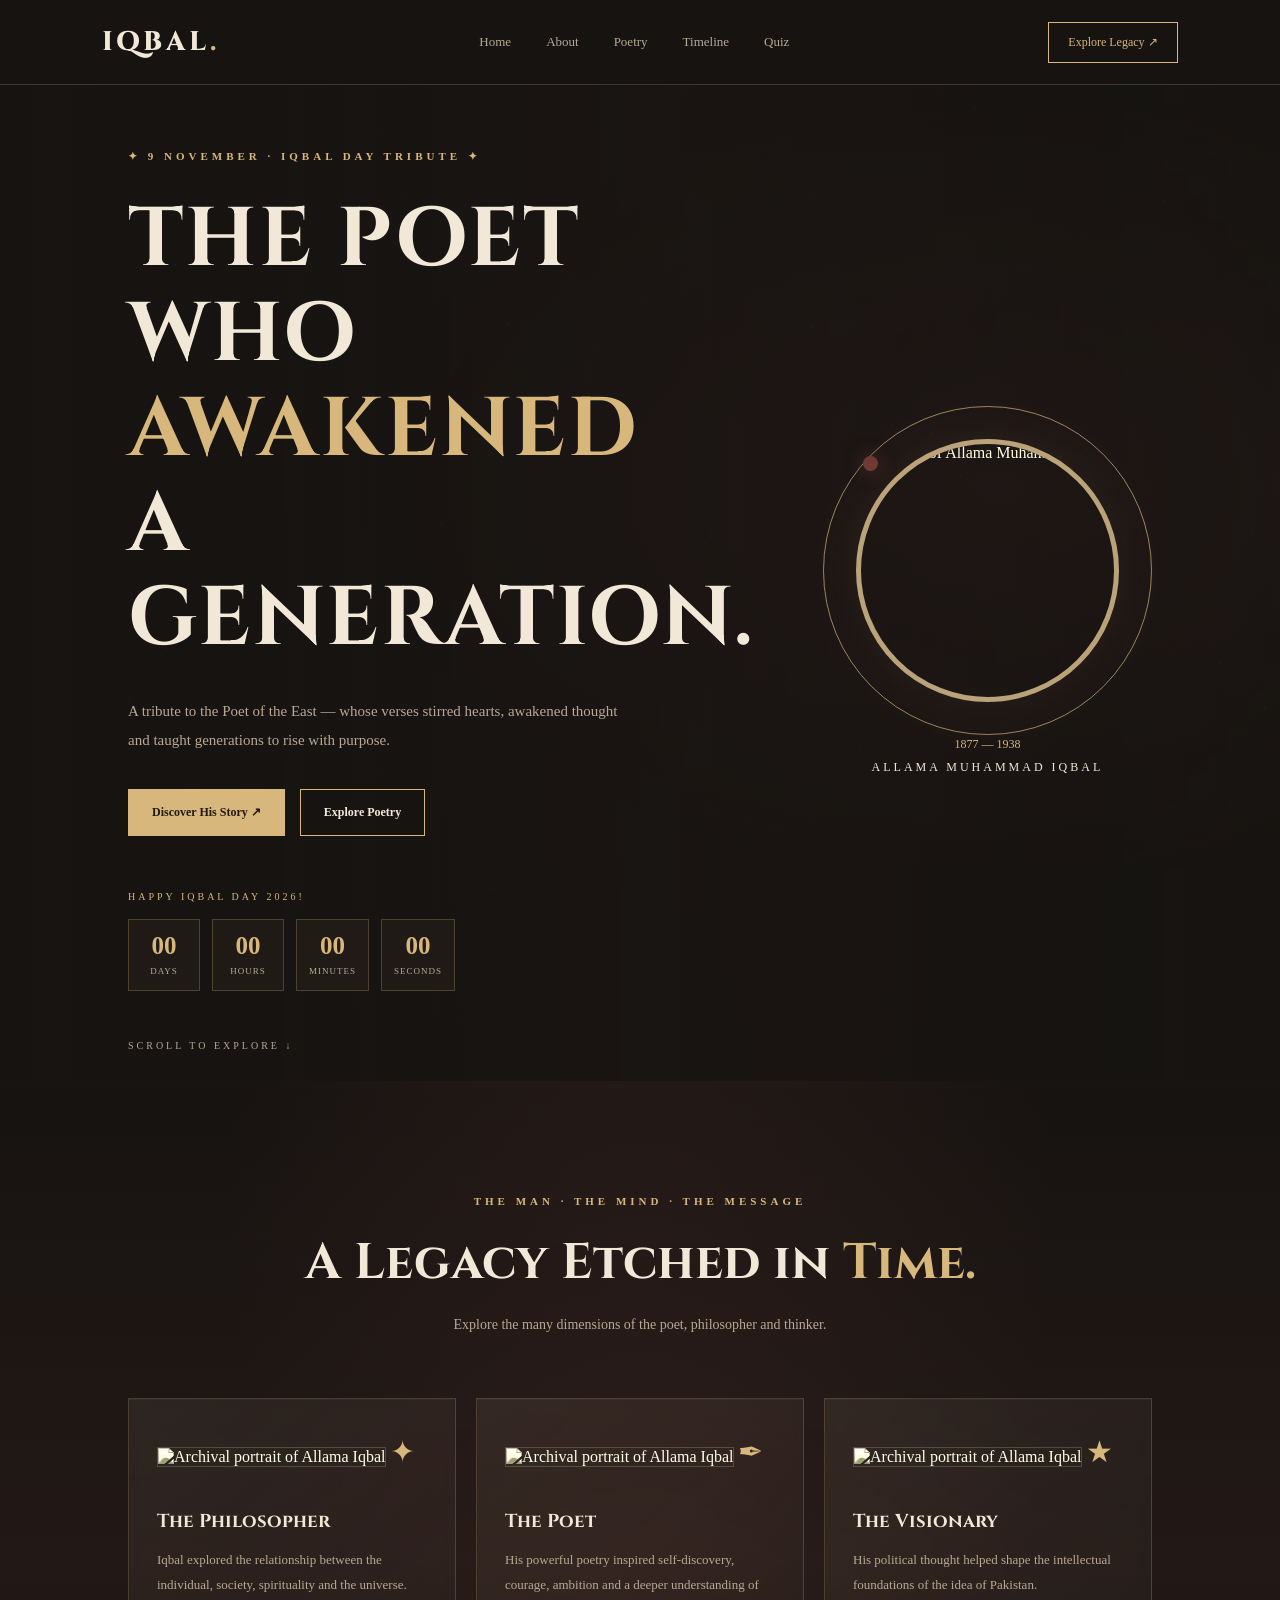
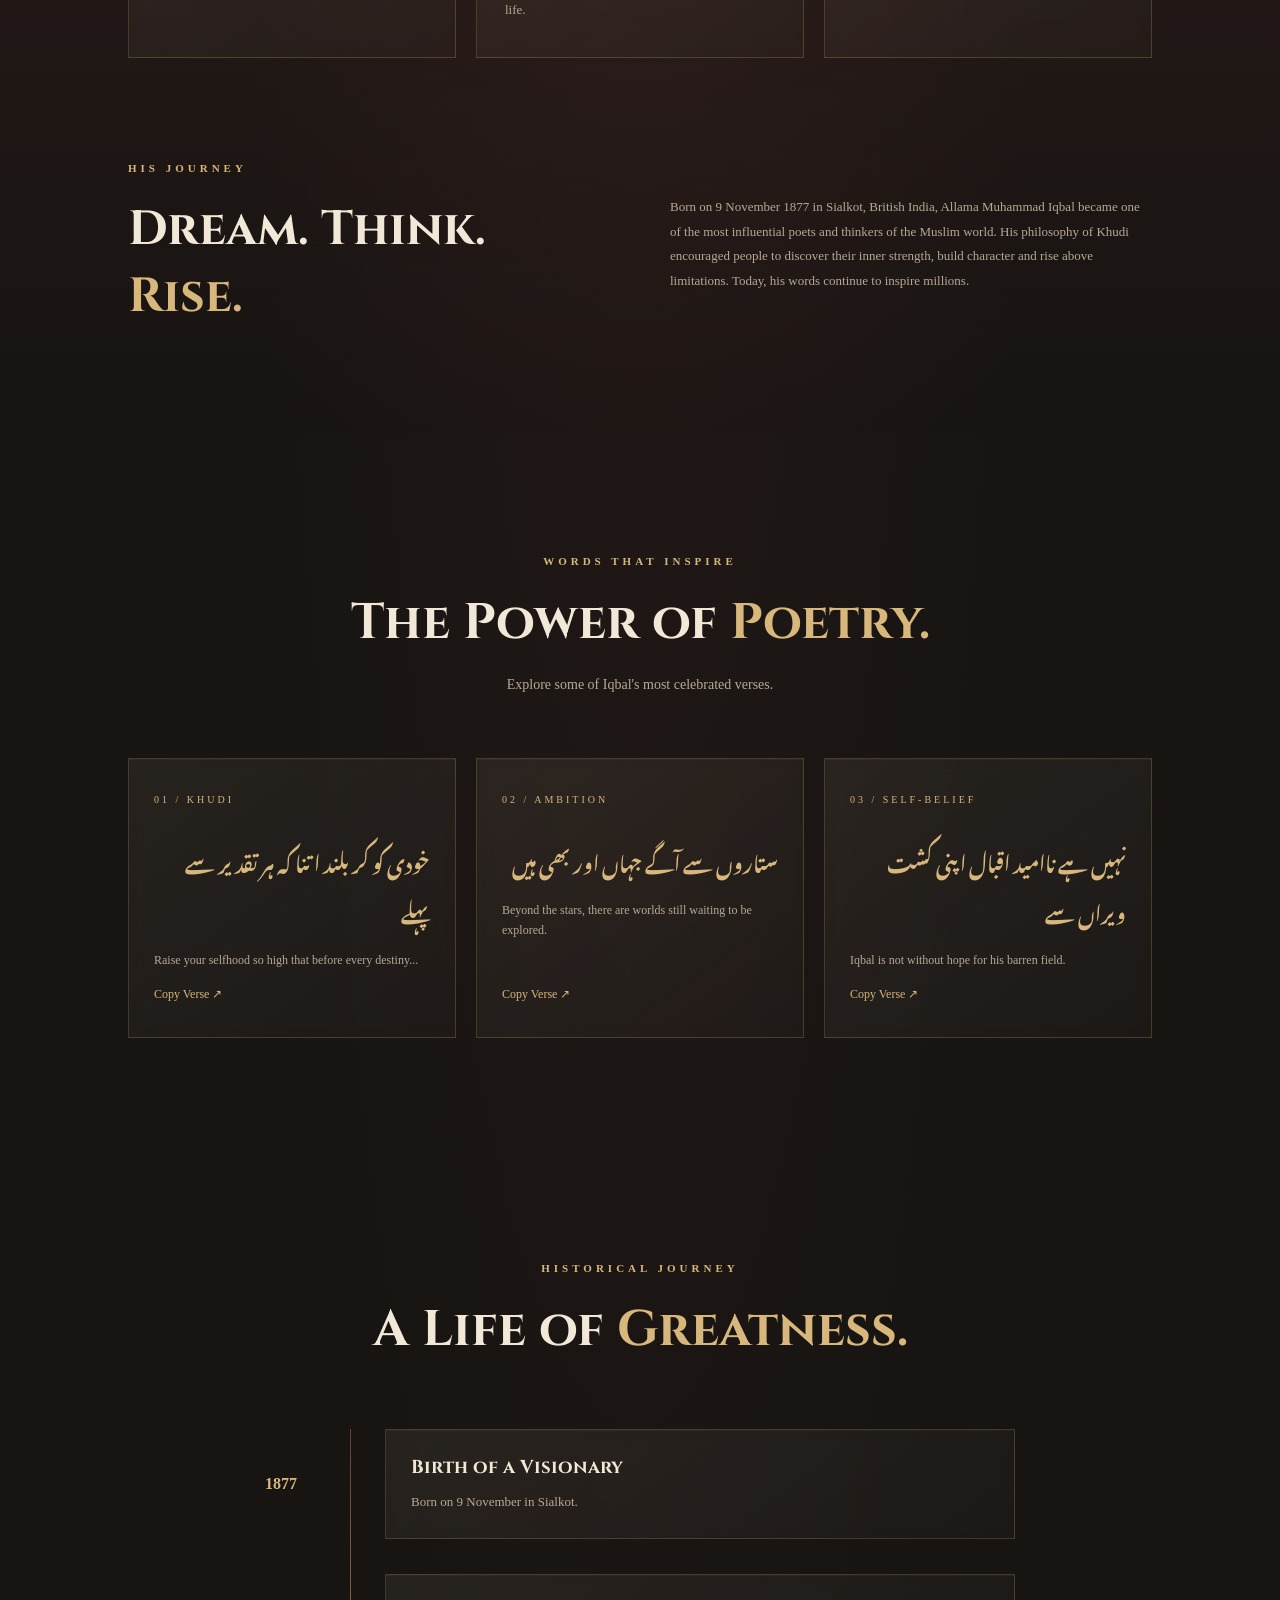
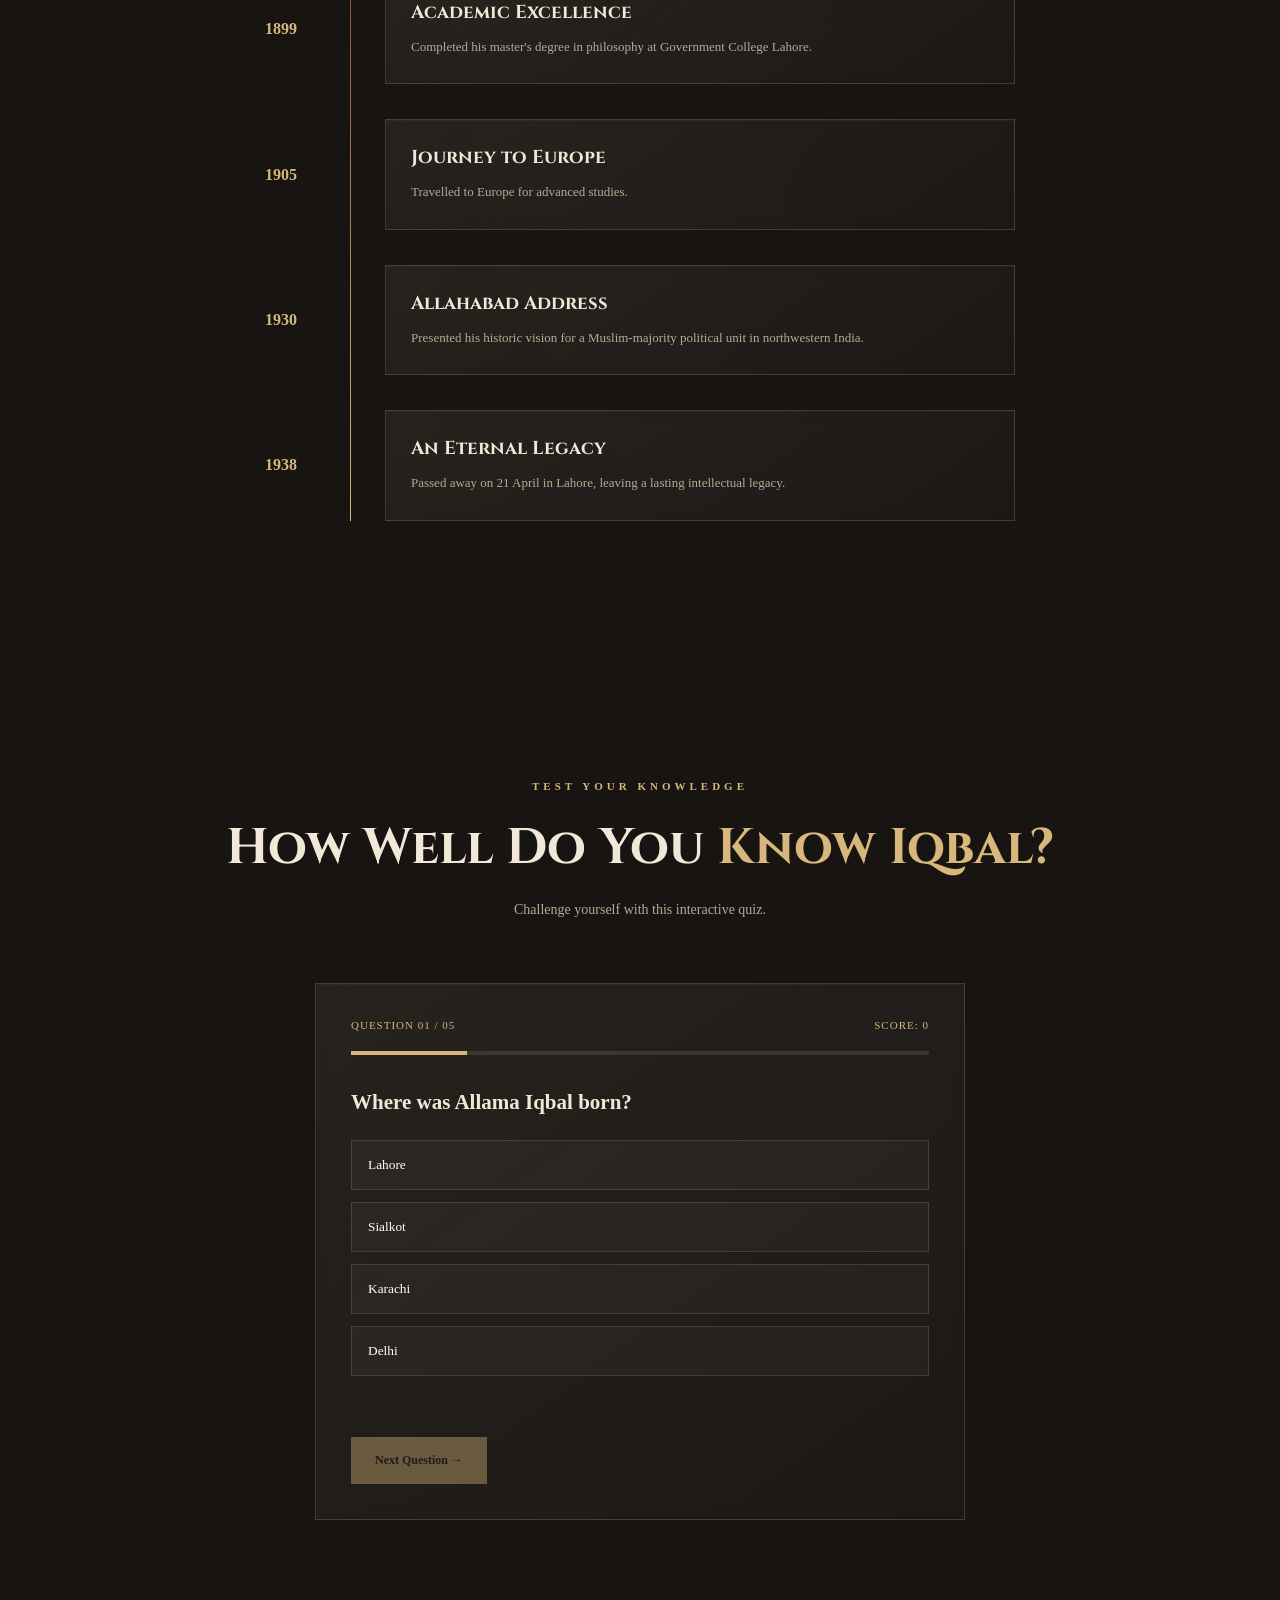
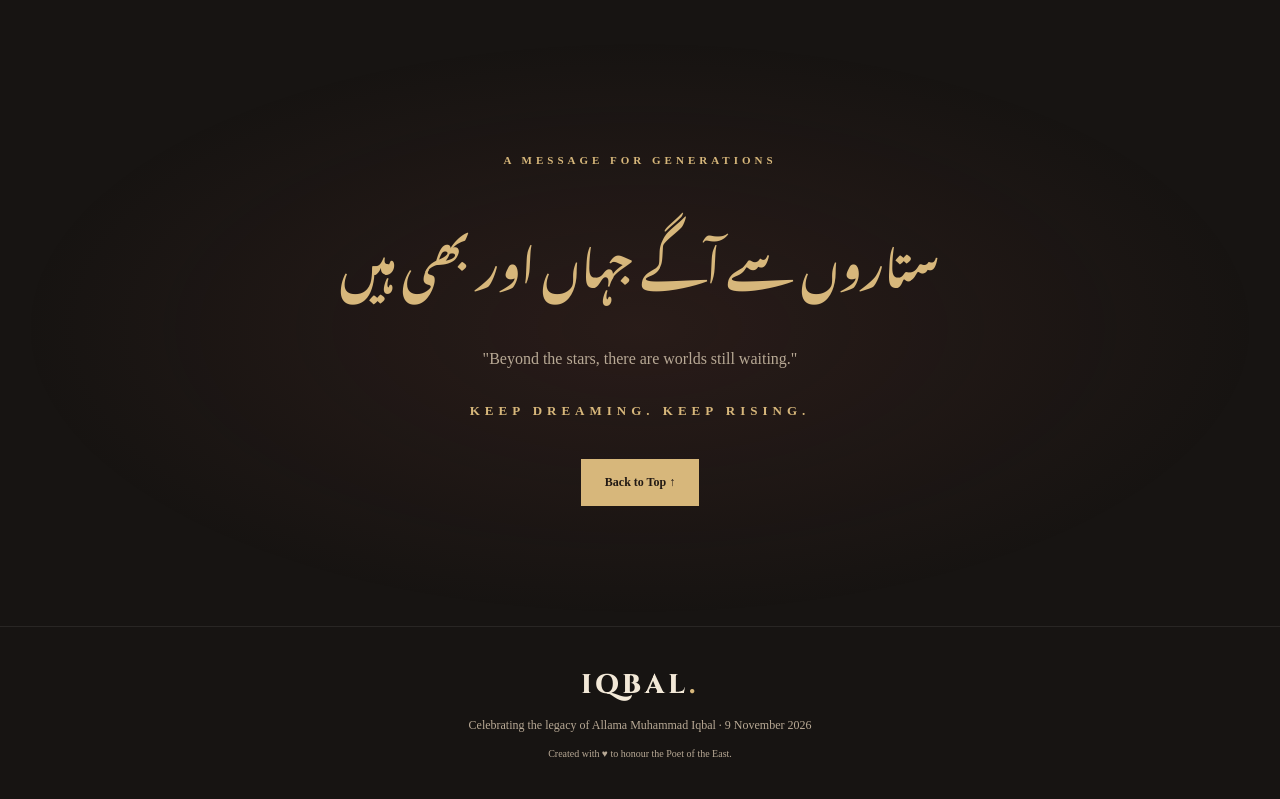
==== project-Aptech/index.html @ c0e8aa1c "first commit" ====
<!DOCTYPE html>
<html lang="en">
<head>
    <meta charset="UTF-8">
    <meta name="viewport" content="width=device-width, initial-scale=1.0">
    <meta name="theme-color" content="#211b18">
    <meta name="description" content="Celebrate Iqbal Day 2026. Explore the life, poetry and philosophy of Allama Muhammad Iqbal.">
    <title>Iqbal Nama | A Tribute to Allama Iqbal</title>

    <link rel="stylesheet" href="style.css">
    <link rel="preconnect" href="https://fonts.googleapis.com">
    <link rel="preconnect" href="https://fonts.gstatic.com" crossorigin>
    <link href="https://fonts.googleapis.com/css2?family=Cinzel:wght@500;600;700;800&family=Inter:wght@400;500;600;700&family=Noto+Nastaliq+Urdu:wght@400;700&display=swap" rel="stylesheet">
</head>

<body>

    <canvas id="particles"></canvas>

    <header class="navbar">
        <a href="#home" class="logo">IQBAL<span>.</span></a>

        <button class="menu-toggle" id="menuToggle" aria-label="Toggle navigation">
            ☰
        </button>

        <nav id="navLinks">
            <a href="#home">Home</a>
            <a href="#about">About</a>
            <a href="#poetry">Poetry</a>
            <a href="#timeline">Timeline</a>
            <a href="#quiz">Quiz</a>
        </nav>

        <a href="#poetry" class="nav-btn">Explore Legacy ↗</a>
    </header>

    <!-- HERO SECTION -->
    <main>
    <section class="hero" id="home">

        <div class="hero-content">
            <div class="tag">
                ✦ 9 NOVEMBER · IQBAL DAY TRIBUTE ✦
            </div>

            <h1>
                THE POET<br>
                WHO <span>AWAKENED</span><br>
                A GENERATION.
            </h1>

            <p class="hero-description">
                A tribute to the Poet of the East — whose verses stirred hearts,
                awakened thought and taught generations to rise with purpose.
            </p>

            <div class="hero-buttons">
                <a href="#about" class="primary-btn">Discover His Story ↗</a>
                <a href="#poetry" class="secondary-btn">Explore Poetry</a>
            </div>

            <div class="countdown">
                <p>COUNTDOWN TO IQBAL DAY</p>

                <div class="countdown-grid">
                    <div><strong id="days">00</strong><small>DAYS</small></div>
                    <div><strong id="hours">00</strong><small>HOURS</small></div>
                    <div><strong id="minutes">00</strong><small>MINUTES</small></div>
                    <div><strong id="seconds">00</strong><small>SECONDS</small></div>
                </div>
            </div>
        </div>

        <div class="hero-image">
            <div class="image-ring"></div>
            <img src="https://commons.wikimedia.org/wiki/Special:FilePath/Iqbal.jpg" onerror="this.onerror=null;this.src='https://commons.wikimedia.org/wiki/Special:FilePath/Mohammad_Iqbal_Lahouri.jpg';"
                 alt="Portrait of Allama Muhammad Iqbal">
            <div class="image-caption">
                <span>1877 — 1938</span>
                <p>ALLAMA MUHAMMAD IQBAL</p>
            </div>
        </div>

        <div class="scroll-indicator">SCROLL TO EXPLORE ↓</div>
    </section>

    <!-- ABOUT SECTION -->
    <section class="section about" id="about">

        <div class="section-heading">
            <span class="eyebrow">THE MAN · THE MIND · THE MESSAGE</span>
            <h2>A Legacy Etched in <span>Time.</span></h2>
            <p>Explore the many dimensions of the poet, philosopher and thinker.</p>
        </div>

        <div class="about-grid">

            <div class="about-card glass detail-card" tabindex="0" role="button" aria-label="Learn more about Iqbal the philosopher" data-title="The Philosopher" data-detail="Iqbal’s philosophical thought explored the human self, freedom, faith and the relationship between the individual and society. His idea of Khudi — selfhood — asks people to cultivate character, courage and responsibility rather than surrender to passivity. His lectures were later collected in The Reconstruction of Religious Thought in Islam.">
                <img class="card-photo" loading="lazy" src="https://commons.wikimedia.org/wiki/Special:FilePath/Iqbal.jpg" onerror="this.onerror=null;this.src='https://commons.wikimedia.org/wiki/Special:FilePath/Mohammad_Iqbal_Lahouri.jpg';" alt="Archival portrait of Allama Iqbal">
                <span class="card-icon">✦</span>
                <h3>The Philosopher</h3>
                <p>
                    Iqbal explored the relationship between the individual,
                    society, spirituality and the universe.
                </p>
            </div>

            <div class="about-card glass detail-card" tabindex="0" role="button" aria-label="Learn more about Iqbal the poet" data-title="The Poet" data-detail="Writing in Persian and Urdu, Iqbal used poetry to speak about spiritual awakening, dignity, action and hope. Major works include Bang-e-Dra, Bal-e-Jibril, Zarb-e-Kalim and the Persian poem Asrar-e-Khudi. His verses remain widely read and recited across South Asia and beyond.">
                <img class="card-photo" loading="lazy" src="https://commons.wikimedia.org/wiki/Special:FilePath/Iqbal.jpg" onerror="this.onerror=null;this.src='https://commons.wikimedia.org/wiki/Special:FilePath/Mohammad_Iqbal_Lahouri.jpg';" alt="Archival portrait of Allama Iqbal">
                <span class="card-icon">✒</span>
                <h3>The Poet</h3>
                <p>
                    His powerful poetry inspired self-discovery, courage,
                    ambition and a deeper understanding of life.
                </p>
            </div>

            <div class="about-card glass detail-card" tabindex="0" role="button" aria-label="Learn more about Iqbal the visionary" data-title="The Visionary" data-detail="In his 1930 Allahabad Address, Iqbal articulated a political vision for the reorganisation of Muslim-majority regions in north-western India. He is remembered as an important intellectual influence on the Pakistan Movement, while his legacy also reaches far beyond politics through his poetry and philosophy.">
                <img class="card-photo" loading="lazy" src="https://commons.wikimedia.org/wiki/Special:FilePath/Iqbal.jpg" onerror="this.onerror=null;this.src='https://commons.wikimedia.org/wiki/Special:FilePath/Mohammad_Iqbal_Lahouri.jpg';" alt="Archival portrait of Allama Iqbal">
                <span class="card-icon">★</span>
                <h3>The Visionary</h3>
                <p>
                    His political thought helped shape the intellectual
                    foundations of the idea of Pakistan.
                </p>
            </div>

        </div>

        <div class="about-story">
            <div>
                <span class="eyebrow">HIS JOURNEY</span>
                <h2>Dream. Think.<br><span>Rise.</span></h2>
            </div>

            <p>
                Born on 9 November 1877 in Sialkot, British India,
                Allama Muhammad Iqbal became one of the most influential
                poets and thinkers of the Muslim world. His philosophy
                of Khudi encouraged people to discover their inner
                strength, build character and rise above limitations.
                Today, his words continue to inspire millions.
            </p>
        </div>
    </section>

    <!-- POETRY SECTION -->
    <section class="section poetry" id="poetry">

        <div class="section-heading">
            <span class="eyebrow">WORDS THAT INSPIRE</span>
            <h2>The Power of <span>Poetry.</span></h2>
            <p>Explore some of Iqbal's most celebrated verses.</p>
        </div>

        <div class="poetry-grid">

            <article class="poetry-card glass">
                <span class="poetry-number">01 / KHUDI</span>
                <h3 class="urdu">
                    خودی کو کر بلند اتنا کہ ہر تقدیر سے پہلے
                </h3>
                <p class="translation">
                    Raise your selfhood so high that before every destiny...
                </p>
                <button class="quote-btn" data-quote="خودی کو کر بلند اتنا کہ ہر تقدیر سے پہلے">
                    Copy Verse ↗
                </button>
            </article>

            <article class="poetry-card glass">
                <span class="poetry-number">02 / AMBITION</span>
                <h3 class="urdu">
                    ستاروں سے آگے جہاں اور بھی ہیں
                </h3>
                <p class="translation">
                    Beyond the stars, there are worlds still waiting to be explored.
                </p>
                <button class="quote-btn" data-quote="ستاروں سے آگے جہاں اور بھی ہیں">
                    Copy Verse ↗
                </button>
            </article>

            <article class="poetry-card glass">
                <span class="poetry-number">03 / SELF-BELIEF</span>
                <h3 class="urdu">
                    نہیں ہے ناامید اقبال اپنی کشت ویراں سے
                </h3>
                <p class="translation">
                    Iqbal is not without hope for his barren field.
                </p>
                <button class="quote-btn" data-quote="نہیں ہے ناامید اقبال اپنی کشت ویراں سے">
                    Copy Verse ↗
                </button>
            </article>

        </div>
    </section>

    <!-- TIMELINE -->
    <section class="section timeline-section" id="timeline">

        <div class="section-heading">
            <span class="eyebrow">HISTORICAL JOURNEY</span>
            <h2>A Life of <span>Greatness.</span></h2>
        </div>

        <div class="timeline">

            <div class="timeline-item">
                <span class="timeline-year">1877</span>
                <div class="timeline-content glass">
                    <h3>Birth of a Visionary</h3>
                    <p>Born on 9 November in Sialkot.</p>
                </div>
            </div>

            <div class="timeline-item">
                <span class="timeline-year">1899</span>
                <div class="timeline-content glass">
                    <h3>Academic Excellence</h3>
                    <p>Completed his master's degree in philosophy at Government College Lahore.</p>
                </div>
            </div>

            <div class="timeline-item">
                <span class="timeline-year">1905</span>
                <div class="timeline-content glass">
                    <h3>Journey to Europe</h3>
                    <p>Travelled to Europe for advanced studies.</p>
                </div>
            </div>

            <div class="timeline-item">
                <span class="timeline-year">1930</span>
                <div class="timeline-content glass">
                    <h3>Allahabad Address</h3>
                    <p>Presented his historic vision for a Muslim-majority political unit in northwestern India.</p>
                </div>
            </div>

            <div class="timeline-item">
                <span class="timeline-year">1938</span>
                <div class="timeline-content glass">
                    <h3>An Eternal Legacy</h3>
                    <p>Passed away on 21 April in Lahore, leaving a lasting intellectual legacy.</p>
                </div>
            </div>

        </div>
    </section>

    <!-- QUIZ SECTION -->
    <section class="section quiz-section" id="quiz">

        <div class="section-heading">
            <span class="eyebrow">TEST YOUR KNOWLEDGE</span>
            <h2>How Well Do You <span>Know Iqbal?</span></h2>
            <p>Challenge yourself with this interactive quiz.</p>
        </div>

        <div class="quiz-box glass">
            <div class="quiz-top">
                <span id="questionCount">QUESTION 01 / 05</span>
                <span id="score">SCORE: 0</span>
            </div>

            <div class="progress-track">
                <div id="progress"></div>
            </div>

            <h3 id="question">Where was Allama Iqbal born?</h3>

            <div id="answers" class="answers"></div>

            <p id="feedback" aria-live="polite"></p>

            <button id="nextQuestion" class="primary-btn" disabled>
                Next Question →
            </button>
        </div>

    </section>

    <!-- FINAL MESSAGE -->
    <section class="final-section">
        <span class="eyebrow">A MESSAGE FOR GENERATIONS</span>

        <h2 class="urdu final-urdu">
            ستاروں سے آگے جہاں اور بھی ہیں
        </h2>

        <p>
            "Beyond the stars, there are worlds still waiting."
        </p>

        <h3>KEEP DREAMING. KEEP RISING.</h3>

        <a href="#home" class="primary-btn">Back to Top ↑</a>
    </section>

    </main>

    <footer>
        <div class="logo">IQBAL<span>.</span></div>
        <p>Celebrating the legacy of Allama Muhammad Iqbal · 9 November 2026</p>
        <p class="copyright">Created with ♥ to honour the Poet of the East.</p>
    </footer>

    <div class="detail-modal" id="detailModal" aria-hidden="true">
        <div class="modal-backdrop" data-close-modal></div>
        <section class="modal-panel" role="dialog" aria-modal="true" aria-labelledby="modalTitle">
            <button class="modal-close" type="button" aria-label="Close details" data-close-modal>×</button>
            <span class="eyebrow">FROM THE LIFE & LEGACY</span>
            <h2 id="modalTitle"></h2>
            <p id="modalText"></p>
            <button class="primary-btn modal-done" type="button" data-close-modal>Return to the tribute</button>
        </section>
    </div>
    <div id="toast" class="toast" role="status"></div>

    <script src="script.js"></script>
</body>
</html>
---- project-Aptech/style.css ----
/* =========================
   GLOBAL SETTINGS
========================= */

:root {
    --bg: #06140f;
    --bg-light: #0b2118;
    --green: #00d68f;
    --green-dark: #008c5c;
    --gold: #d9b66b;
    --white: #f4f7f2;
    --muted: #9aaea3;
    --glass: rgba(255,255,255,0.045);
}

* {
    margin: 0;
    padding: 0;
    box-sizing: border-box;
    scroll-behavior: smooth;
}

body {
    background: var(--bg);
    color: var(--white);
    font-family: 'Inter', sans-serif;
    overflow-x: hidden;
}

a {
    text-decoration: none;
    color: inherit;
}

button {
    font-family: inherit;
    cursor: pointer;
}

#particles {
    position: fixed;
    inset: 0;
    width: 100%;
    height: 100%;
    pointer-events: none;
    z-index: -1;
}

/* =========================
   NAVIGATION
========================= */

.navbar {
    height: 85px;
    padding: 0 8%;
    display: flex;
    align-items: center;
    justify-content: space-between;
    position: absolute;
    top: 0;
    width: 100%;
    z-index: 100;
    border-bottom: 1px solid rgba(255,255,255,0.07);
    background: rgba(6,20,15,0.75);
    backdrop-filter: blur(15px);
}

.logo {
    font-family: 'Cinzel', serif;
    font-size: 27px;
    font-weight: 800;
    letter-spacing: 4px;
}

.logo span {
    color: var(--green);
}

.navbar nav {
    display: flex;
    gap: 35px;
}

.navbar nav a {
    color: var(--muted);
    font-size: 13px;
    transition: .3s;
}

.navbar nav a:hover {
    color: var(--green);
}

.nav-btn {
    padding: 12px 19px;
    border: 1px solid var(--gold);
    color: var(--gold);
    font-size: 12px;
    transition: .3s;
}

.nav-btn:hover {
    background: var(--gold);
    color: #111;
}

.menu-toggle {
    display: none;
    background: none;
    color: white;
    border: none;
    font-size: 27px;
}

/* =========================
   HERO SECTION
========================= */

.hero {
    min-height: 100vh;
    padding: 150px 10% 90px;
    display: flex;
    align-items: center;
    justify-content: space-between;
    gap: 50px;
    position: relative;
    background:
        radial-gradient(ellipse at 75% 45%, rgba(0,214,143,.12), transparent 40%),
        radial-gradient(ellipse at 15% 85%, rgba(217,182,107,.08), transparent 40%);
}

.hero-content {
    max-width: 650px;
    animation: slideUp 1s ease;
}

.tag, .eyebrow {
    color: var(--gold);
    letter-spacing: 4px;
    font-size: 11px;
    font-weight: 700;
}

.hero h1 {
    font-family: 'Cinzel', serif;
    font-size: clamp(42px, 6.5vw, 88px);
    line-height: 1.14;
    margin: 30px 0;
    letter-spacing: 2px;
}

.hero h1 span,
.section-heading h2 span,
.about-story h2 span {
    color: var(--green);
    text-shadow: 0 0 30px rgba(0,214,143,.3);
}

.hero-description {
    color: var(--muted);
    font-size: 15px;
    line-height: 1.9;
    max-width: 510px;
}

.hero-buttons {
    display: flex;
    gap: 15px;
    margin-top: 35px;
    flex-wrap: wrap;
}

.primary-btn, .secondary-btn {
    display: inline-block;
    padding: 15px 23px;
    border: 1px solid var(--green);
    font-size: 12px;
    font-weight: 700;
    transition: .3s;
}

.primary-btn {
    background: var(--green);
    color: #03130c;
}

.primary-btn:hover {
    background: transparent;
    color: var(--green);
    box-shadow: 0 0 25px rgba(0,214,143,.3);
}

.secondary-btn {
    color: var(--white);
    border-color: rgba(255,255,255,.25);
}

.secondary-btn:hover {
    border-color: var(--gold);
    color: var(--gold);
}

.hero-image {
    position: relative;
    width: min(36vw, 390px);
    min-width: 260px;
    aspect-ratio: 1;
    display: grid;
    place-items: center;
    animation: float 5s infinite ease-in-out;
}

.hero-image img {
    width: 80%;
    height: 80%;
    object-fit: cover;
    border-radius: 50%;
    border: 5px solid rgba(217,182,107,.6);
    filter: sepia(15%) contrast(1.05);
    z-index: 2;
    box-shadow: 0 0 70px rgba(0,214,143,.15);
}

.image-ring {
    position: absolute;
    width: 100%;
    height: 100%;
    border: 1px solid var(--green);
    border-radius: 50%;
    animation: rotate 15s linear infinite;
}

.image-ring::before {
    content: "";
    position: absolute;
    width: 15px;
    height: 15px;
    background: var(--gold);
    border-radius: 50%;
    top: 15%;
    left: 12%;
    box-shadow: 0 0 20px var(--gold);
}

.image-caption {
    position: absolute;
    bottom: -40px;
    text-align: center;
    width: 100%;
}

.image-caption span {
    color: var(--gold);
    font-size: 12px;
}

.image-caption p {
    font-size: 12px;
    letter-spacing: 3px;
    margin-top: 8px;
}

.scroll-indicator {
    position: absolute;
    bottom: 30px;
    left: 10%;
    color: var(--muted);
    font-size: 10px;
    letter-spacing: 3px;
}

/* =========================
   COUNTDOWN
========================= */

.countdown {
    margin-top: 55px;
}

.countdown > p {
    font-size: 10px;
    color: var(--gold);
    letter-spacing: 3px;
    margin-bottom: 17px;
}

.countdown-grid {
    display: flex;
    gap: 12px;
}

.countdown-grid div {
    min-width: 72px;
    padding: 12px;
    border: 1px solid rgba(0,214,143,.25);
    background: rgba(0,214,143,.04);
    text-align: center;
}

.countdown-grid strong {
    display: block;
    font-size: 25px;
    color: var(--green);
}

.countdown-grid small {
    color: var(--muted);
    font-size: 9px;
    letter-spacing: 1px;
}

/* =========================
   COMMON SECTIONS
========================= */

.section {
    padding: 110px 10%;
}

.section-heading {
    text-align: center;
    margin-bottom: 65px;
}

.section-heading h2 {
    font-family: 'Cinzel', serif;
    font-size: clamp(30px, 4vw, 50px);
    margin: 20px 0;
}

.section-heading p {
    color: var(--muted);
    font-size: 14px;
}

.glass {
    background: var(--glass);
    border: 1px solid rgba(255,255,255,.09);
    backdrop-filter: blur(15px);
    transition: .35s;
}

.glass:hover {
    border-color: rgba(0,214,143,.5);
    transform: translateY(-7px);
    box-shadow: 0 15px 45px rgba(0,0,0,.25);
}

/* =========================
   ABOUT
========================= */

.about {
    background: linear-gradient(180deg, transparent, #091b13, transparent);
}

.about-grid {
    display: grid;
    grid-template-columns: repeat(3, 1fr);
    gap: 20px;
}

.about-card {
    padding: 35px 28px;
}

.card-icon {
    color: var(--gold);
    font-size: 30px;
}

.about-card h3 {
    font-family: 'Cinzel', serif;
    margin: 22px 0 14px;
}

.about-card p, .about-story p {
    color: var(--muted);
    font-size: 13px;
    line-height: 1.9;
}

.about-story {
    display: grid;
    grid-template-columns: 1fr 1fr;
    gap: 60px;
    align-items: center;
    margin-top: 100px;
}

.about-story h2 {
    font-family: 'Cinzel', serif;
    font-size: 48px;
    margin-top: 20px;
    line-height: 1.4;
}

/* =========================
   POETRY
========================= */

.poetry-grid {
    display: grid;
    grid-template-columns: repeat(3, 1fr);
    gap: 20px;
}

.poetry-card {
    padding: 35px 25px;
    min-height: 280px;
    display: flex;
    flex-direction: column;
    align-items: flex-start;
}

.poetry-number {
    color: var(--gold);
    font-size: 10px;
    letter-spacing: 3px;
}

.urdu {
    font-family: 'Noto Nastaliq Urdu', serif;
    direction: rtl;
    line-height: 2.5;
}

.poetry-card h3 {
    color: var(--green);
    font-size: 20px;
    margin: 30px 0 15px;
    text-align: right;
    width: 100%;
}

.translation {
    color: var(--muted);
    font-size: 12px;
    line-height: 1.7;
}

.quote-btn {
    margin-top: auto;
    padding: 12px 0 0;
    background: none;
    border: none;
    color: var(--gold);
    font-size: 12px;
}

/* =========================
   TIMELINE
========================= */

.timeline {
    max-width: 750px;
    margin: auto;
    position: relative;
}

.timeline::before {
    content: "";
    position: absolute;
    left: 85px;
    top: 0;
    bottom: 0;
    width: 1px;
    background: linear-gradient(var(--green), var(--gold));
}

.timeline-item {
    display: grid;
    grid-template-columns: 85px 1fr;
    gap: 35px;
    margin-bottom: 35px;
    align-items: center;
}

.timeline-year {
    color: var(--gold);
    font-weight: 700;
}

.timeline-content {
    padding: 25px;
}

.timeline-content h3 {
    font-family: 'Cinzel', serif;
    margin-bottom: 10px;
}

.timeline-content p {
    color: var(--muted);
    font-size: 13px;
    line-height: 1.8;
}

/* =========================
   QUIZ
========================= */

.quiz-box {
    max-width: 650px;
    margin: auto;
    padding: 35px;
}

.quiz-top {
    display: flex;
    justify-content: space-between;
    color: var(--gold);
    font-size: 11px;
    letter-spacing: 1px;
}

.progress-track {
    height: 4px;
    background: rgba(255,255,255,.1);
    margin: 20px 0 35px;
}

#progress {
    height: 100%;
    width: 20%;
    background: var(--green);
    transition: .4s;
}

.quiz-box h3 {
    font-size: 21px;
    margin-bottom: 25px;
}

.answers {
    display: grid;
    gap: 12px;
}

.answer-btn {
    padding: 16px;
    text-align: left;
    background: rgba(255,255,255,.03);
    color: white;
    border: 1px solid rgba(255,255,255,.12);
    transition: .3s;
}

.answer-btn:hover:not(:disabled) {
    border-color: var(--green);
}

.answer-btn.correct {
    border-color: #00d68f;
    background: rgba(0,214,143,.15);
}

.answer-btn.wrong {
    border-color: #ff6262;
    background: rgba(255,98,98,.12);
}

#feedback {
    min-height: 25px;
    margin: 18px 0;
    font-size: 13px;
    color: var(--gold);
}

#nextQuestion:disabled {
    opacity: .4;
    cursor: not-allowed;
}

/* =========================
   FINAL SECTION
========================= */

.final-section {
    text-align: center;
    padding: 120px 10%;
    background:
        radial-gradient(ellipse at center, rgba(0,214,143,.12), transparent 65%);
}

.final-urdu {
    color: var(--green);
    font-size: clamp(24px, 5vw, 45px);
    margin: 35px auto;
    max-width: 850px;
}

.final-section > p {
    color: var(--muted);
    margin-bottom: 35px;
}

.final-section h3 {
    letter-spacing: 5px;
    color: var(--gold);
    font-size: 13px;
    margin-bottom: 40px;
}

/* =========================
   FOOTER AND TOAST
========================= */

footer {
    padding: 40px 10%;
    text-align: center;
    border-top: 1px solid rgba(255,255,255,.08);
}

footer p {
    font-size: 12px;
    color: var(--muted);
    margin-top: 15px;
}

.copyright {
    font-size: 10px;
}

.toast {
    position: fixed;
    bottom: 25px;
    right: 25px;
    padding: 15px 22px;
    background: var(--green);
    color: #04130c;
    font-size: 13px;
    font-weight: 700;
    opacity: 0;
    transform: translateY(20px);
    transition: .3s;
    pointer-events: none;
    z-index: 200;
}

.toast.show {
    opacity: 1;
    transform: translateY(0);
}

/* =========================
   ANIMATIONS
========================= */

@keyframes float {
    0%, 100% { transform: translateY(0); }
    50% { transform: translateY(-18px); }
}

@keyframes rotate {
    from { transform: rotate(0deg); }
    to { transform: rotate(360deg); }
}

@keyframes slideUp {
    from { opacity: 0; transform: translateY(30px); }
    to { opacity: 1; transform: translateY(0); }
}

/* =========================
   RESPONSIVE DESIGN
========================= */

@media(max-width: 900px) {

    .navbar {
        padding: 0 5%;
    }

    .navbar nav {
        gap: 15px;
    }

    .nav-btn {
        display: none;
    }

    .hero {
        padding-left: 6%;
        padding-right: 6%;
    }

    .about-grid, .poetry-grid {
        grid-template-columns: repeat(2, 1fr);
    }

    .hero-image {
        width: 32vw;
        min-width: 220px;
    }
}

@media(max-width: 650px) {

    .navbar {
        height: 70px;
    }

    .menu-toggle {
        display: block;
    }

    .navbar nav {
        display: none;
        position: absolute;
        top: 70px;
        left: 0;
        width: 100%;
        padding: 25px;
        background: #091b13;
        flex-direction: column;
        text-align: center;
    }

    .navbar nav.active {
        display: flex;
    }

    .hero {
        flex-direction: column-reverse;
        justify-content: center;
        text-align: center;
        padding: 120px 6% 80px;
    }

    .hero-content {
        width: 100%;
    }

    .hero-image {
        width: 230px;
        min-width: 0;
    }

    .hero h1 {
        font-size: 42px;
    }

    .hero-description {
        margin: auto;
    }

    .hero-buttons, .countdown-grid {
        justify-content: center;
    }

    .countdown-grid {
        gap: 6px;
    }

    .countdown-grid div {
        min-width: 65px;
        padding: 10px 5px;
    }

    .countdown-grid strong {
        font-size: 21px;
    }

    .scroll-indicator {
        display: none;
    }

    .section {
        padding: 80px 6%;
    }

    .about-grid, .poetry-grid, .about-story {
        grid-template-columns: 1fr;
    }

    .about-story {
        gap: 25px;
        margin-top: 65px;
    }

    .about-story h2 {
        font-size: 38px;
    }

    .timeline::before {
        left: 55px;
    }

    .timeline-item {
        grid-template-columns: 55px 1fr;
        gap: 15px;
    }

    .timeline-content {
        padding: 18px;
    }

    .quiz-box {
        padding: 22px;
    }

    .quiz-box h3 {
        font-size: 18px;
    }

    .final-section {
        padding: 90px 6%;
    }

    footer {
        padding: 35px 6%;
    }
}

@media (prefers-reduced-motion: reduce) {
    *, *::before, *::after {
        scroll-behavior: auto !important;
        animation-duration: 0.01ms !important;
        transition-duration: 0.01ms !important;
    }
}


/* IQBAL DAY EDITION — archival parchment, oxblood, antique brass, deep ink */
:root{--bg:#171412;--bg-light:#241e19;--green:#c18a55;--green-dark:#8e5839;--gold:#d7b77b;--white:#f2e8d7;--muted:#b8a995;--glass:rgba(232,214,184,.055);--ink:#171412;--burgundy:#713b35;--paper:#e9dcc2}
body{background:radial-gradient(ellipse at 50% 0%,rgba(113,59,53,.18),transparent 48%),#171412;color:var(--white);font-family:Georgia,'Times New Roman',serif}
.navbar{background:rgba(23,20,18,.92);border-bottom-color:rgba(215,183,123,.22);backdrop-filter:blur(8px)}
.logo,.hero h1,.section-heading h2,.about-story h2,.about-card h3,.timeline-content h3,.modal-panel h2{font-family:'Cinzel',Georgia,serif}
.logo span,.hero h1 span,.section-heading h2 span,.about-story h2 span{color:var(--gold);text-shadow:none}
.navbar nav a:hover{color:var(--gold)}.nav-btn{border-color:var(--gold);color:var(--gold)}.nav-btn:hover{background:var(--gold);color:var(--ink)}
.hero{background:linear-gradient(90deg,rgba(23,20,18,.96),rgba(23,20,18,.72)),radial-gradient(ellipse at 78% 45%,rgba(113,59,53,.3),transparent 48%)}
.hero-description,.section-heading p{color:var(--muted)}.primary-btn,.secondary-btn{border-color:var(--gold)}.primary-btn{background:var(--gold);color:#211914}.primary-btn:hover{background:transparent;color:var(--gold);box-shadow:0 0 22px rgba(215,183,123,.18)}
.secondary-btn:hover{border-color:var(--gold);color:var(--gold)}.hero-image img{border-color:rgba(215,183,123,.78);filter:sepia(38%) grayscale(12%) contrast(1.08);box-shadow:0 0 55px rgba(113,59,53,.25)}
.image-ring{border-color:rgba(215,183,123,.7)}.image-ring:before{background:var(--burgundy);box-shadow:0 0 18px rgba(113,59,53,.7)}
.image-caption span,.tag,.eyebrow,.countdown>p{color:var(--gold)}.countdown-grid div{border-color:rgba(215,183,123,.25);background:rgba(215,183,123,.045)}.countdown-grid strong{color:var(--gold)}
.about{background:linear-gradient(180deg,transparent,rgba(113,59,53,.12),transparent)}
.glass{background:linear-gradient(145deg,rgba(239,222,192,.075),rgba(239,222,192,.025));border:1px solid rgba(215,183,123,.2);backdrop-filter:blur(5px);box-shadow:inset 0 1px rgba(255,255,255,.035)}
.glass:hover{border-color:rgba(215,183,123,.65);transform:translateY(-5px);box-shadow:0 16px 38px rgba(0,0,0,.28)}
.about-card{position:relative;overflow:hidden}.card-photo{width:100%;height:155px;object-fit:cover;object-position:50% 28%;filter:sepia(65%) grayscale(25%) contrast(1.05);border:1px solid rgba(215,183,123,.22);margin-bottom:20px}
.card-icon,.poetry-card h3,.final-urdu{color:var(--gold)}.poetry-card,.detail-card,.timeline-content{cursor:pointer}.quote-btn{color:var(--gold)}
.timeline:before{background:linear-gradient(var(--burgundy),var(--gold))}.timeline-year{color:var(--gold)}#progress{background:var(--gold)}.answer-btn:hover:not(:disabled){border-color:var(--gold)}.answer-btn.correct{border-color:#a7a078;background:rgba(167,160,120,.15)}.answer-btn.wrong{border-color:#b65d52;background:rgba(182,93,82,.14)}
.final-section{background:radial-gradient(ellipse at center,rgba(113,59,53,.2),transparent 68%)}.final-section h3{color:var(--gold)}.toast{background:var(--gold);color:var(--ink)}#particles{opacity:.2}
.detail-card:focus-visible,.timeline-content:focus-visible,.poetry-card:focus-visible{outline:2px solid var(--gold);outline-offset:4px}
.detail-modal{position:fixed;inset:0;z-index:500;display:grid;place-items:center;padding:22px;opacity:0;visibility:hidden;transition:opacity .25s ease,visibility .25s ease}.detail-modal.open{opacity:1;visibility:visible}
.modal-backdrop{position:absolute;inset:0;background:rgba(8,6,5,.82);backdrop-filter:blur(7px)}.modal-panel{position:relative;width:min(100%,600px);padding:clamp(28px,5vw,48px);background:linear-gradient(rgba(235,220,194,.04),rgba(235,220,194,.015)),#241e19;border:1px solid rgba(215,183,123,.48);box-shadow:0 25px 90px rgba(0,0,0,.55);transform:translateY(18px) scale(.98);transition:transform .25s ease}.detail-modal.open .modal-panel{transform:translateY(0) scale(1)}
.modal-panel h2{color:var(--gold);font-size:clamp(25px,4vw,36px);margin:18px 0}.modal-panel p{color:var(--white);font-size:16px;line-height:1.95;white-space:pre-line}.modal-close{position:absolute;top:12px;right:17px;border:0;background:transparent;color:var(--gold);font-size:32px;line-height:1}.modal-done{margin-top:28px}body.modal-open{overflow:hidden}
@media(max-width:650px){.navbar nav{background:#241e19}.card-photo{height:185px}.modal-panel{padding:32px 24px}}
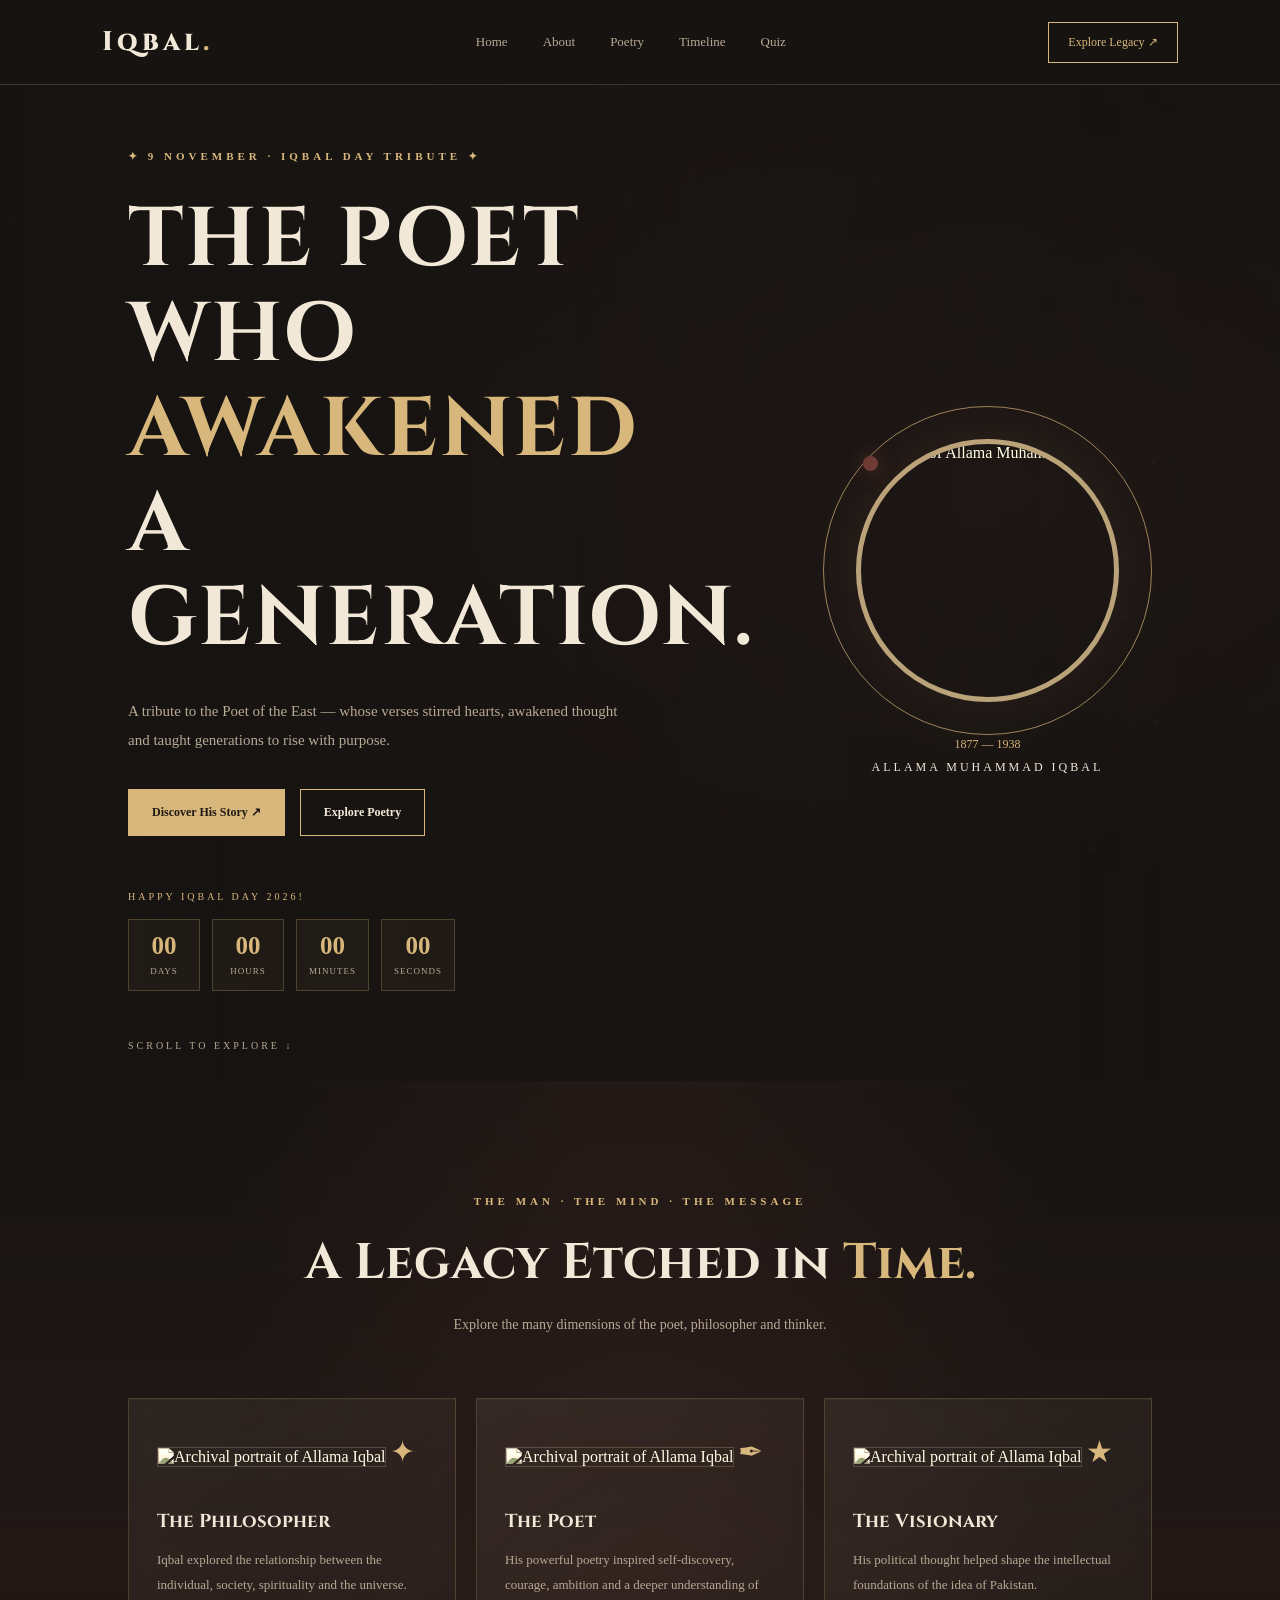
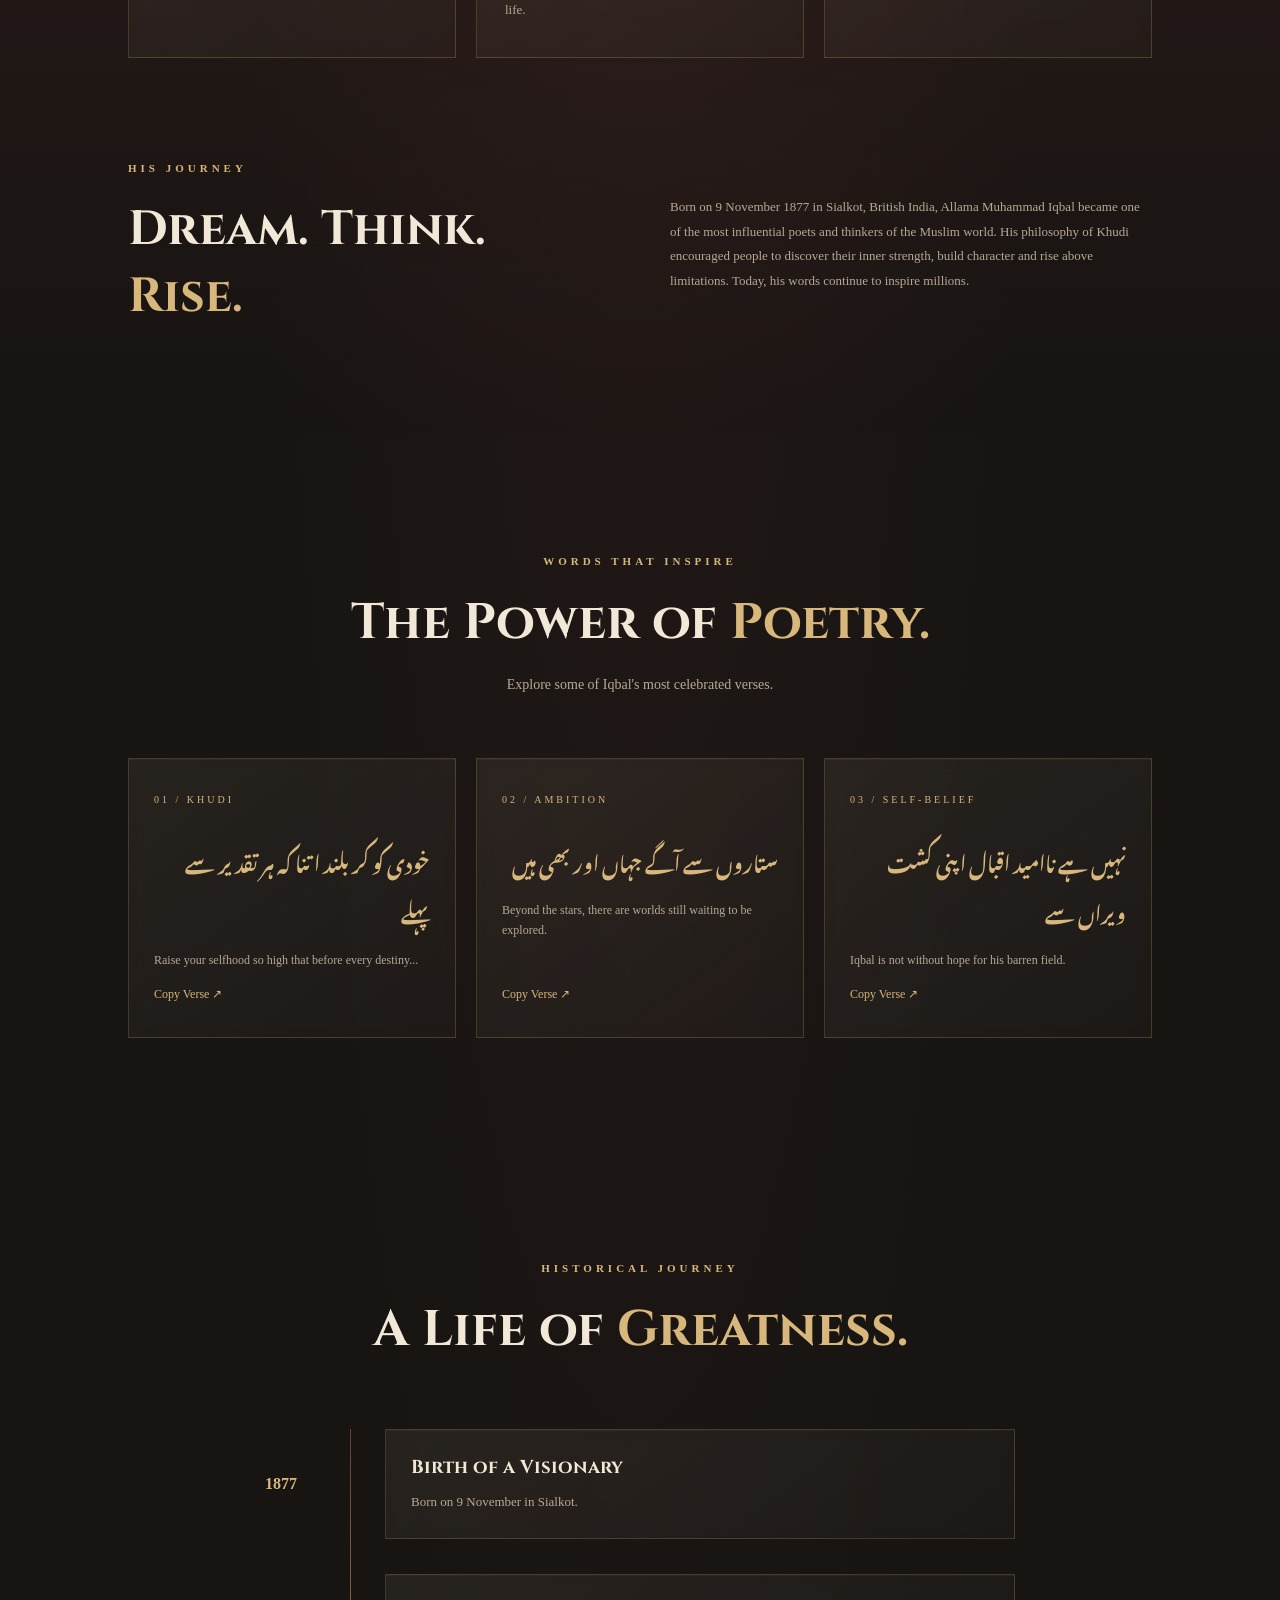
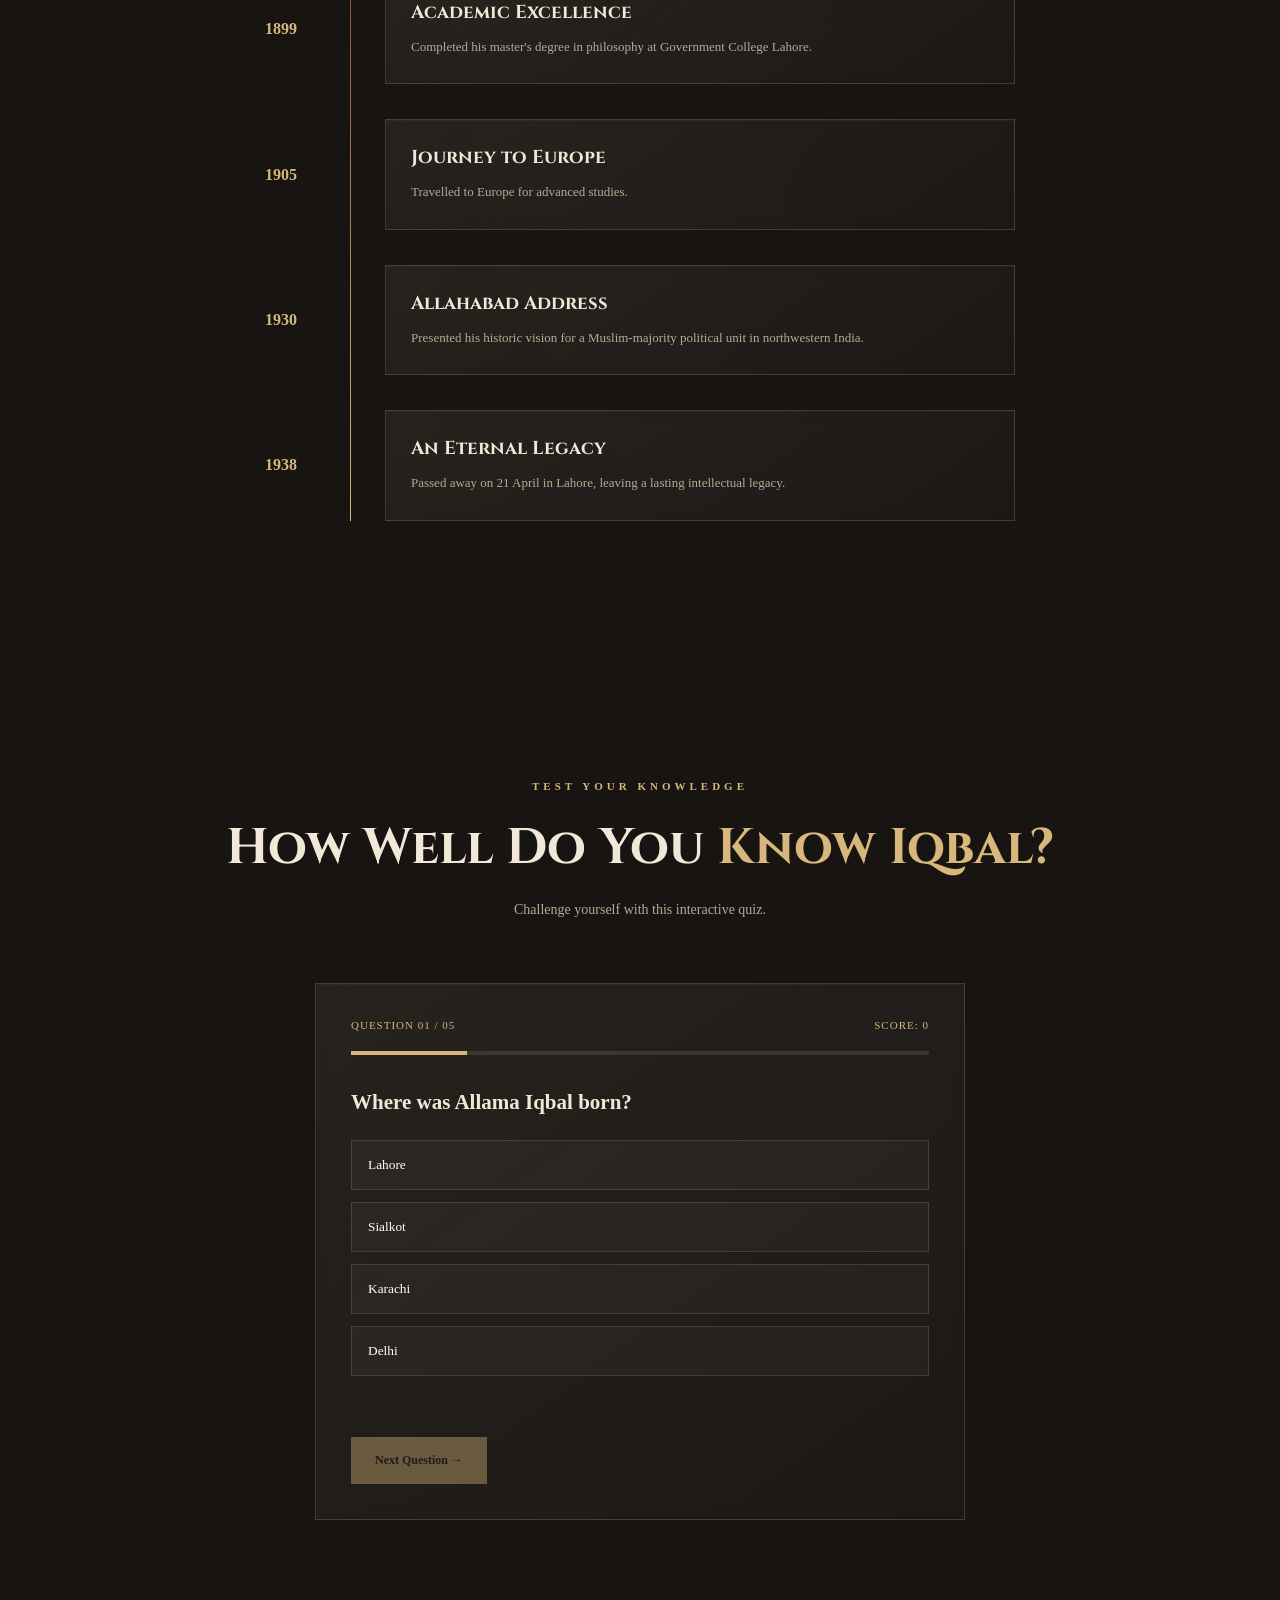
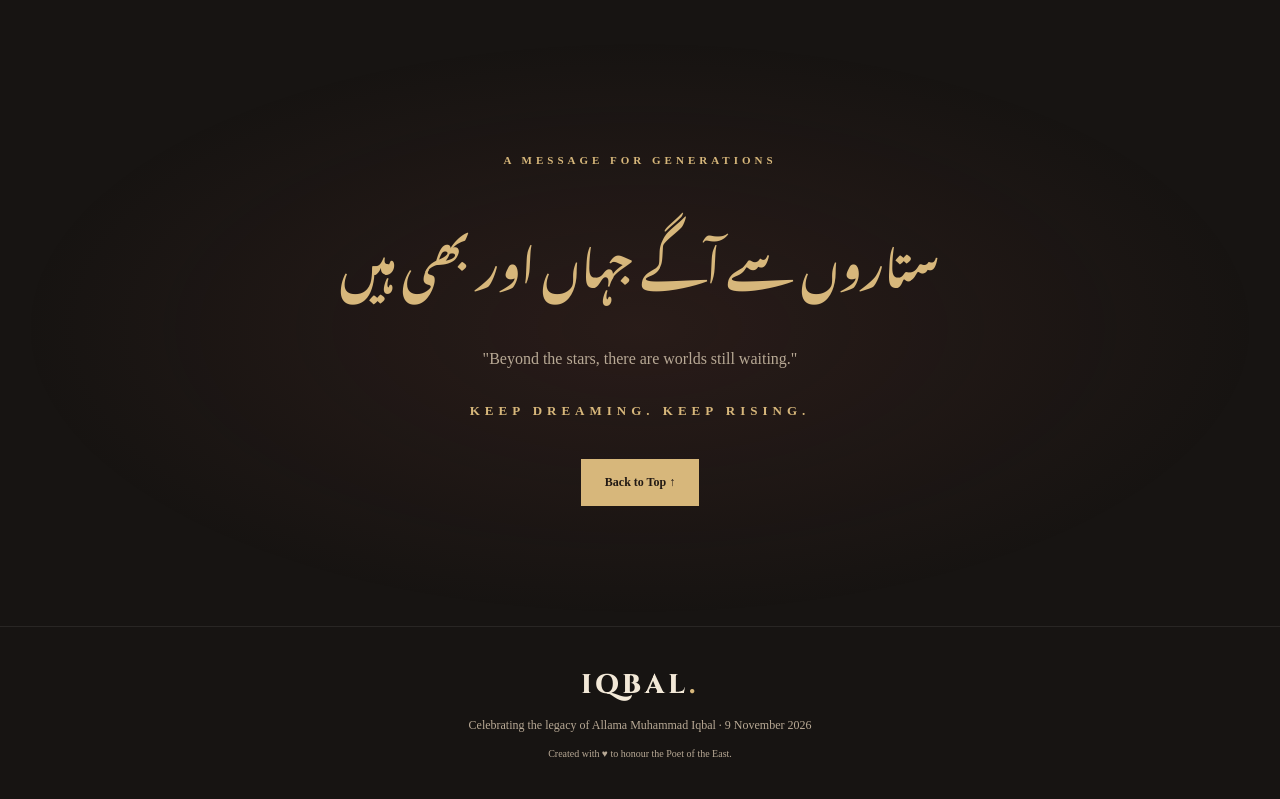
==== commit 8c31ab82: "second" ====
--- a/project-Aptech/index.html
+++ b/project-Aptech/index.html
@@ -19,7 +19,7 @@
     <canvas id="particles"></canvas>
 
     <header class="navbar">
-        <a href="#home" class="logo">IQBAL<span>.</span></a>
+        <a href="#home" class="logo">Iqbal<span>.</span></a>
 
         <button class="menu-toggle" id="menuToggle" aria-label="Toggle navigation">
             ☰
